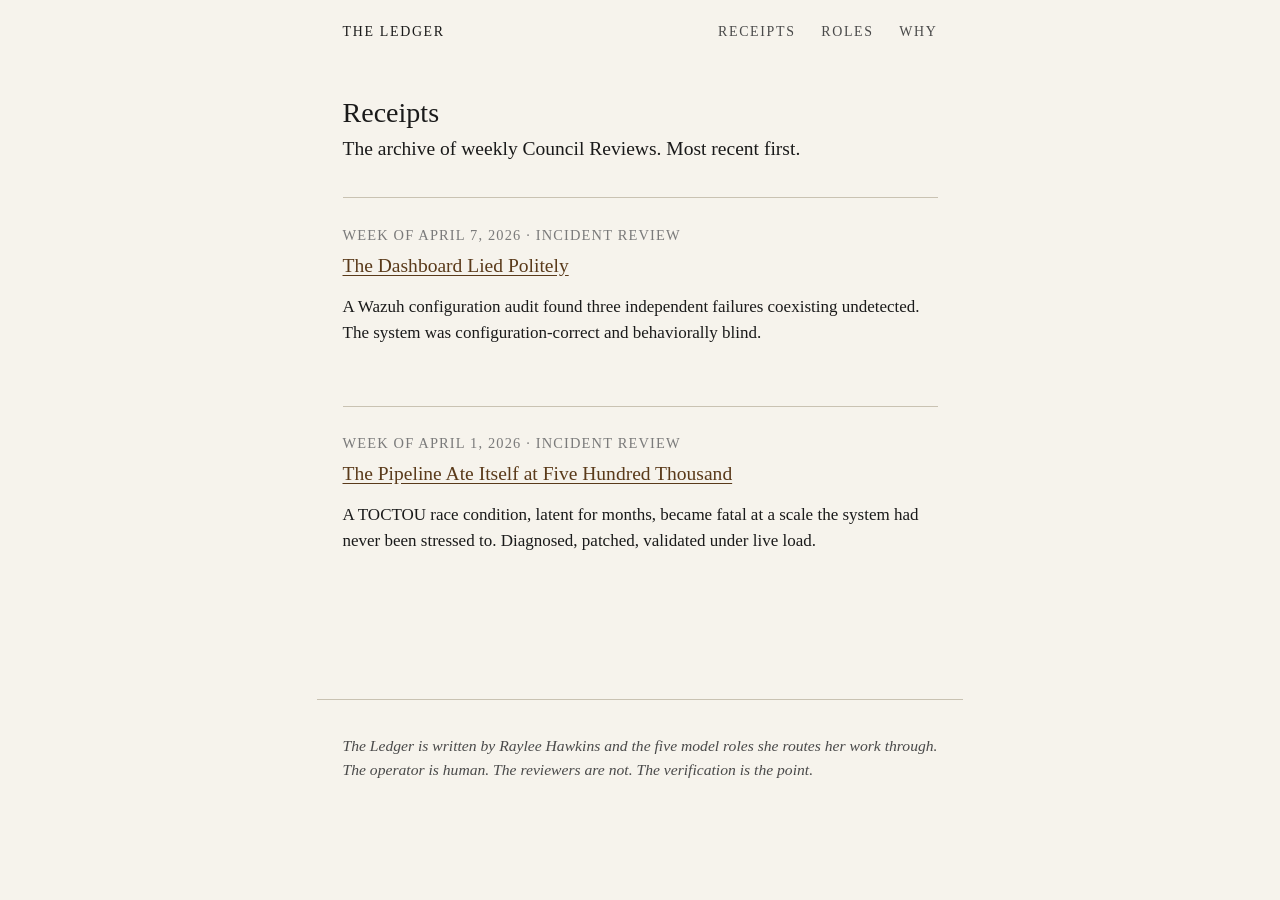
==== receipts.html @ e7611f41 "Initial site build: homepage, Roles, Why, Receipts index, two launch entries Static HTML, no framewo" ====
<!DOCTYPE html>
<html lang="en">
<head>
<meta charset="utf-8">
<meta name="viewport" content="width=device-width, initial-scale=1">
<title>Receipts &mdash; The Ledger</title>
<meta name="description" content="The archive of weekly Council Reviews published on The Ledger.">
<meta property="og:title" content="Receipts &mdash; The Ledger">
<meta property="og:description" content="The archive of weekly Council Reviews published on The Ledger.">
<meta property="og:type" content="website">
<meta property="og:url" content="https://rayleeops.com/receipts.html">
<link rel="stylesheet" href="/styles.css">
</head>
<body>
<nav class="site">
  <span class="brand"><a href="/" style="color:inherit;text-decoration:none;">The Ledger</a></span>
  <a href="/receipts.html">Receipts</a>
  <a href="/roles.html">Roles</a>
  <a href="/why.html">Why</a>
</nav>

<main class="wrap">
  <h1>Receipts</h1>
  <p class="lede">The archive of weekly Council Reviews. Most recent first.</p>

  <div class="entry-card">
    <p class="meta">Week of April 7, 2026 &middot; Incident Review</p>
    <h3><a href="/entries/2026-04-07-dashboard-lied-politely.html">The Dashboard Lied Politely</a></h3>
    <p>A Wazuh configuration audit found three independent failures coexisting undetected. The system was configuration-correct and behaviorally blind.</p>
  </div>

  <div class="entry-card">
    <p class="meta">Week of April 1, 2026 &middot; Incident Review</p>
    <h3><a href="/entries/2026-04-01-pipeline-ate-itself.html">The Pipeline Ate Itself at Five Hundred Thousand</a></h3>
    <p>A TOCTOU race condition, latent for months, became fatal at a scale the system had never been stressed to. Diagnosed, patched, validated under live load.</p>
  </div>
</main>

<footer class="site">
  <p>The Ledger is written by Raylee Hawkins and the five model roles she routes her work through. The operator is human. The reviewers are not. The verification is the point.</p>
</footer>
</body>
</html>
---- styles.css ----
:root {
  --ink: #1a1a1a;
  --ink-soft: #4a4a4a;
  --ink-faint: #7a7a7a;
  --paper: #f6f3ec;
  --paper-warm: #efeadf;
  --rule: #c9c2b2;
  --accent: #5a3a1a;
}

* { box-sizing: border-box; }

html { font-size: 17px; }

body {
  margin: 0;
  padding: 0;
  font-family: Georgia, "Iowan Old Style", "Palatino Linotype", serif;
  color: var(--ink);
  background: var(--paper);
  line-height: 1.55;
}

.wrap {
  max-width: 38rem;
  margin: 0 auto;
  padding: 3rem 1.5rem 5rem;
}

nav.site {
  max-width: 38rem;
  margin: 0 auto;
  padding: 1.25rem 1.5rem 0;
  display: flex;
  gap: 1.5rem;
  font-size: 0.82rem;
  letter-spacing: 0.12em;
  text-transform: uppercase;
  color: var(--ink-faint);
}

nav.site a {
  color: var(--ink-soft);
  text-decoration: none;
  border-bottom: 1px solid transparent;
}

nav.site a:hover { border-bottom-color: var(--ink-soft); }

nav.site .brand {
  margin-right: auto;
  color: var(--ink);
  font-weight: normal;
}

h1 {
  font-size: 1.65rem;
  font-weight: normal;
  margin: 0 0 0.25rem;
  line-height: 1.25;
}

h2 {
  font-size: 1.05rem;
  font-weight: normal;
  letter-spacing: 0.1em;
  text-transform: uppercase;
  color: var(--ink-soft);
  margin: 2.75rem 0 0.75rem;
  border-top: 1px solid var(--rule);
  padding-top: 1.25rem;
}

h3 {
  font-size: 0.85rem;
  font-weight: normal;
  letter-spacing: 0.14em;
  text-transform: uppercase;
  color: var(--ink-faint);
  margin: 2rem 0 0.5rem;
}

.status {
  font-style: italic;
  color: var(--ink-soft);
  margin: 0 0 2rem;
  font-size: 0.95rem;
}

.meta {
  color: var(--ink-faint);
  font-size: 0.85rem;
  letter-spacing: 0.08em;
  text-transform: uppercase;
  margin: 0 0 0.5rem;
}

p { margin: 0 0 1rem; }

a { color: var(--accent); text-decoration: underline; text-underline-offset: 0.15em; }

.lede {
  font-size: 1.15rem;
  line-height: 1.5;
  color: var(--ink);
  margin: 0 0 2rem;
}

.entry-card {
  border-top: 1px solid var(--rule);
  padding: 1.5rem 0 0.5rem;
  margin: 2rem 0;
}

.entry-card .meta { margin-bottom: 0.25rem; }

.entry-card h3 {
  font-size: 1.15rem;
  font-weight: normal;
  letter-spacing: 0;
  text-transform: none;
  color: var(--ink);
  margin: 0 0 0.75rem;
}

.entry-card a.read { font-size: 0.9rem; }

.role {
  margin: 2.5rem 0;
}

.role-label {
  font-size: 0.78rem;
  letter-spacing: 0.16em;
  text-transform: uppercase;
  color: var(--ink-faint);
  margin: 0 0 0.75rem;
}

.role-name {
  font-size: 1.1rem;
  letter-spacing: 0.02em;
  color: var(--ink);
  margin: 0 0 1rem;
  font-style: italic;
}

.standing {
  background: var(--paper-warm);
  border-left: 2px solid var(--accent);
  padding: 1rem 1.25rem;
  margin: 1.5rem 0;
}

.standing h3 {
  margin: 0 0 0.5rem;
  color: var(--accent);
  font-size: 0.78rem;
  letter-spacing: 0.16em;
}

.standing p:last-child { margin-bottom: 0; }

footer.site {
  max-width: 38rem;
  margin: 0 auto;
  padding: 2rem 1.5rem 3rem;
  border-top: 1px solid var(--rule);
  font-style: italic;
  color: var(--ink-soft);
  font-size: 0.92rem;
  line-height: 1.5;
}

@media (prefers-color-scheme: dark) {
  :root {
    --ink: #e8e4da;
    --ink-soft: #b8b2a4;
    --ink-faint: #827c6e;
    --paper: #1a1815;
    --paper-warm: #242017;
    --rule: #3a3428;
    --accent: #c9a06a;
  }
}
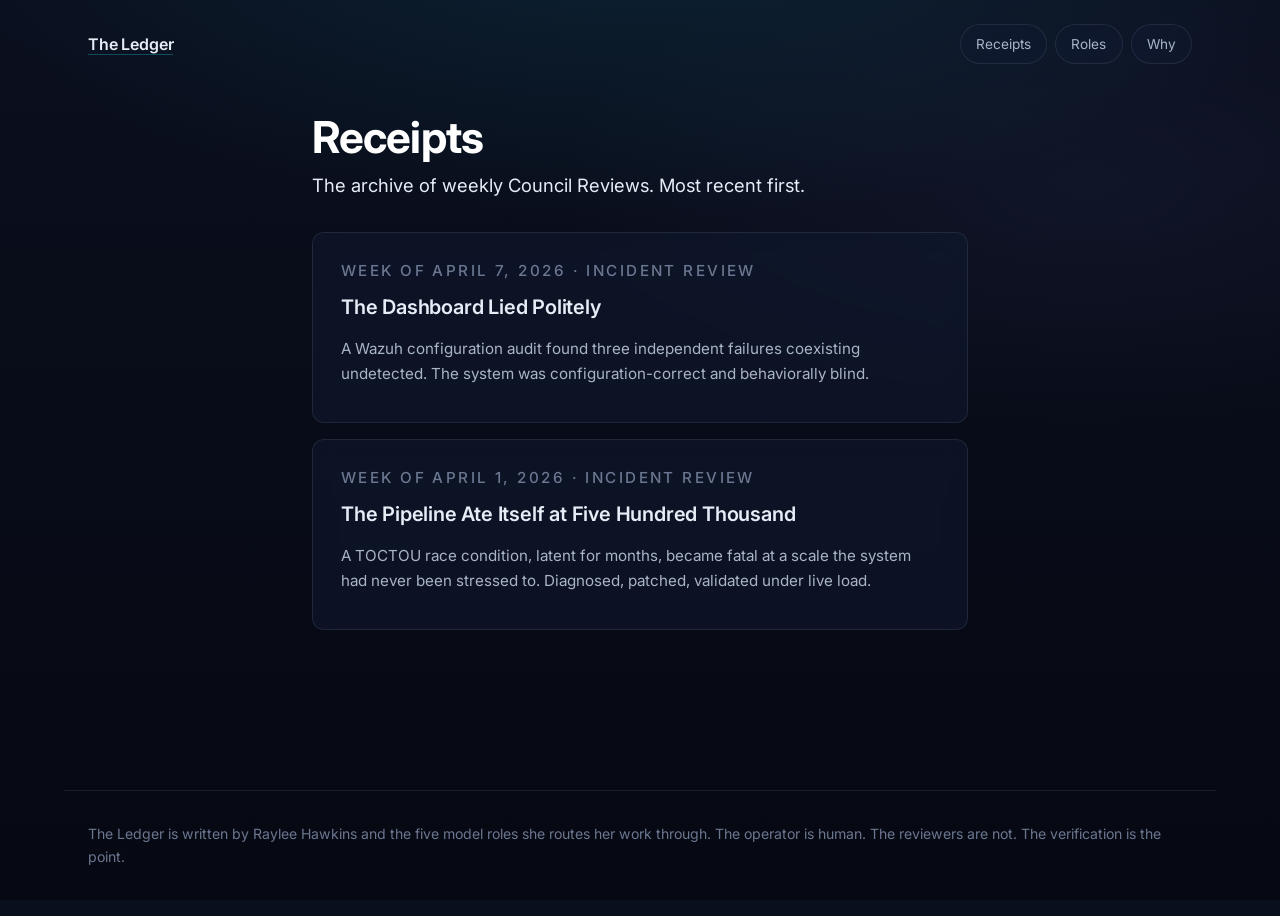
==== commit 6f79a2c5: "Redesign: match hawkinsops.com visual DNA, add role color system Dark navy palette with cyan accent " ====
--- a/receipts.html
+++ b/receipts.html
@@ -9,14 +9,17 @@
 <meta property="og:description" content="The archive of weekly Council Reviews published on The Ledger.">
 <meta property="og:type" content="website">
 <meta property="og:url" content="https://rayleeops.com/receipts.html">
+<link rel="preconnect" href="https://fonts.googleapis.com">
+<link rel="preconnect" href="https://fonts.gstatic.com" crossorigin>
+<link href="https://fonts.googleapis.com/css2?family=Inter:wght@400;500;600;700&family=JetBrains+Mono:wght@400;500&display=swap" rel="stylesheet">
 <link rel="stylesheet" href="/styles.css">
 </head>
 <body>
 <nav class="site">
-  <span class="brand"><a href="/" style="color:inherit;text-decoration:none;">The Ledger</a></span>
-  <a href="/receipts.html">Receipts</a>
-  <a href="/roles.html">Roles</a>
-  <a href="/why.html">Why</a>
+  <span class="brand"><a href="/">The Ledger</a></span>
+  <a class="pill" href="/receipts.html">Receipts</a>
+  <a class="pill" href="/roles.html">Roles</a>
+  <a class="pill" href="/why.html">Why</a>
 </nav>
 
 <main class="wrap">
--- a/styles.css
+++ b/styles.css
@@ -1,185 +1,345 @@
 :root {
-  --ink: #1a1a1a;
-  --ink-soft: #4a4a4a;
-  --ink-faint: #7a7a7a;
-  --paper: #f6f3ec;
-  --paper-warm: #efeadf;
-  --rule: #c9c2b2;
-  --accent: #5a3a1a;
+  --bg: #0a0f1e;
+  --bg-deep: #060912;
+  --panel: rgba(18, 26, 48, 0.55);
+  --panel-strong: rgba(22, 32, 58, 0.75);
+  --border: rgba(148, 163, 184, 0.14);
+  --border-strong: rgba(148, 163, 184, 0.28);
+  --ink: #e6edf7;
+  --ink-soft: #a9b4c8;
+  --ink-faint: #6b7690;
+  --accent: #22d3ee;
+  --accent-soft: rgba(34, 211, 238, 0.18);
+
+  --role-gemini: #22d3ee;
+  --role-codex: #f59e0b;
+  --role-code: #818cf8;
+  --role-gpt: #f87171;
+  --role-web: #34d399;
 }
 
 * { box-sizing: border-box; }
 
-html { font-size: 17px; }
+html {
+  font-size: 16px;
+  scroll-behavior: smooth;
+}
 
 body {
   margin: 0;
   padding: 0;
-  font-family: Georgia, "Iowan Old Style", "Palatino Linotype", serif;
-  color: var(--ink);
-  background: var(--paper);
-  line-height: 1.55;
-}
-
+  font-family: "Inter", ui-sans-serif, system-ui, -apple-system, "Segoe UI", Roboto, sans-serif;
+  color: var(--ink);
+  background: var(--bg);
+  line-height: 1.65;
+  -webkit-font-smoothing: antialiased;
+  min-height: 100vh;
+  background-image:
+    radial-gradient(ellipse 80% 50% at 50% -10%, rgba(34, 211, 238, 0.10), transparent 70%),
+    radial-gradient(ellipse 60% 40% at 85% 20%, rgba(129, 140, 248, 0.06), transparent 70%),
+    linear-gradient(180deg, var(--bg) 0%, var(--bg-deep) 100%);
+  background-attachment: fixed;
+}
+
+/* ===== NAV ===== */
+nav.site {
+  max-width: 72rem;
+  margin: 0 auto;
+  padding: 1.5rem 1.5rem 0;
+  display: flex;
+  align-items: center;
+  gap: 0.5rem;
+  font-size: 0.85rem;
+}
+
+nav.site .brand {
+  margin-right: auto;
+  font-weight: 600;
+  letter-spacing: -0.01em;
+  color: var(--ink);
+  font-size: 1rem;
+}
+
+nav.site .brand a { color: inherit; text-decoration: none; }
+
+nav.site a.pill {
+  color: var(--ink-soft);
+  text-decoration: none;
+  padding: 0.5rem 0.95rem;
+  border-radius: 999px;
+  border: 1px solid var(--border);
+  background: var(--panel);
+  backdrop-filter: blur(8px);
+  -webkit-backdrop-filter: blur(8px);
+  transition: color 0.15s, border-color 0.15s, background 0.15s;
+}
+
+nav.site a.pill:hover {
+  color: var(--accent);
+  border-color: var(--accent-soft);
+  background: var(--panel-strong);
+}
+
+/* ===== LAYOUT ===== */
 .wrap {
-  max-width: 38rem;
+  max-width: 44rem;
   margin: 0 auto;
   padding: 3rem 1.5rem 5rem;
 }
 
-nav.site {
-  max-width: 38rem;
-  margin: 0 auto;
-  padding: 1.25rem 1.5rem 0;
-  display: flex;
-  gap: 1.5rem;
-  font-size: 0.82rem;
-  letter-spacing: 0.12em;
-  text-transform: uppercase;
-  color: var(--ink-faint);
-}
-
-nav.site a {
-  color: var(--ink-soft);
-  text-decoration: none;
-  border-bottom: 1px solid transparent;
-}
-
-nav.site a:hover { border-bottom-color: var(--ink-soft); }
-
-nav.site .brand {
-  margin-right: auto;
-  color: var(--ink);
-  font-weight: normal;
-}
-
+.wrap.wide { max-width: 56rem; }
+
+/* ===== TYPE ===== */
 h1 {
-  font-size: 1.65rem;
-  font-weight: normal;
-  margin: 0 0 0.25rem;
-  line-height: 1.25;
+  font-size: clamp(2rem, 4.5vw, 2.75rem);
+  font-weight: 700;
+  letter-spacing: -0.02em;
+  line-height: 1.15;
+  margin: 0 0 0.5rem;
+  color: #fff;
 }
 
 h2 {
-  font-size: 1.05rem;
-  font-weight: normal;
-  letter-spacing: 0.1em;
-  text-transform: uppercase;
-  color: var(--ink-soft);
-  margin: 2.75rem 0 0.75rem;
-  border-top: 1px solid var(--rule);
-  padding-top: 1.25rem;
+  font-size: 0.78rem;
+  font-weight: 600;
+  letter-spacing: 0.18em;
+  text-transform: uppercase;
+  color: var(--ink-faint);
+  margin: 3rem 0 1rem;
+  padding-top: 1.5rem;
+  border-top: 1px solid var(--border);
 }
 
 h3 {
-  font-size: 0.85rem;
-  font-weight: normal;
-  letter-spacing: 0.14em;
-  text-transform: uppercase;
-  color: var(--ink-faint);
-  margin: 2rem 0 0.5rem;
-}
-
-.status {
-  font-style: italic;
-  color: var(--ink-soft);
-  margin: 0 0 2rem;
-  font-size: 0.95rem;
-}
-
-.meta {
-  color: var(--ink-faint);
-  font-size: 0.85rem;
-  letter-spacing: 0.08em;
-  text-transform: uppercase;
-  margin: 0 0 0.5rem;
-}
-
-p { margin: 0 0 1rem; }
-
-a { color: var(--accent); text-decoration: underline; text-underline-offset: 0.15em; }
+  font-size: 1.25rem;
+  font-weight: 600;
+  letter-spacing: -0.01em;
+  margin: 0 0 0.75rem;
+  color: var(--ink);
+}
+
+p { margin: 0 0 1.15rem; color: var(--ink-soft); }
 
 .lede {
   font-size: 1.15rem;
-  line-height: 1.5;
+  line-height: 1.55;
   color: var(--ink);
   margin: 0 0 2rem;
-}
-
-.entry-card {
-  border-top: 1px solid var(--rule);
-  padding: 1.5rem 0 0.5rem;
-  margin: 2rem 0;
-}
-
-.entry-card .meta { margin-bottom: 0.25rem; }
-
-.entry-card h3 {
-  font-size: 1.15rem;
-  font-weight: normal;
-  letter-spacing: 0;
-  text-transform: none;
-  color: var(--ink);
+  max-width: 38rem;
+}
+
+.meta {
+  display: inline-block;
+  color: var(--ink-faint);
+  font-size: 0.72rem;
+  letter-spacing: 0.16em;
+  text-transform: uppercase;
+  font-weight: 500;
   margin: 0 0 0.75rem;
 }
 
-.entry-card a.read { font-size: 0.9rem; }
-
+.status {
+  font-size: 0.95rem;
+  color: var(--ink-faint);
+  margin: 0 0 2.5rem;
+  font-style: italic;
+}
+
+a { color: var(--accent); text-decoration: none; border-bottom: 1px solid rgba(34, 211, 238, 0.3); }
+a:hover { border-bottom-color: var(--accent); }
+
+code {
+  font-family: "JetBrains Mono", ui-monospace, SFMono-Regular, Menlo, Consolas, monospace;
+  font-size: 0.88em;
+  background: rgba(34, 211, 238, 0.08);
+  color: var(--accent);
+  padding: 0.1em 0.35em;
+  border-radius: 4px;
+  border: 1px solid rgba(34, 211, 238, 0.12);
+}
+
+/* ===== PIPELINE STRIP (entry pages) ===== */
+.pipeline {
+  display: grid;
+  grid-template-columns: repeat(5, 1fr);
+  gap: 0.5rem;
+  margin: 2rem 0 3rem;
+  font-size: 0.7rem;
+}
+
+.pipeline .stage {
+  padding: 0.6rem 0.6rem 0.7rem;
+  border-radius: 8px;
+  background: var(--panel);
+  border: 1px solid var(--border);
+  backdrop-filter: blur(8px);
+  -webkit-backdrop-filter: blur(8px);
+  text-align: center;
+  border-top: 2px solid var(--stage-color, var(--ink-faint));
+}
+
+.pipeline .stage .num {
+  display: block;
+  font-size: 0.65rem;
+  font-weight: 600;
+  letter-spacing: 0.2em;
+  color: var(--stage-color);
+  margin-bottom: 0.25rem;
+}
+
+.pipeline .stage .label {
+  font-weight: 600;
+  letter-spacing: 0.1em;
+  text-transform: uppercase;
+  color: var(--ink);
+  font-size: 0.7rem;
+  display: block;
+  line-height: 1.3;
+}
+
+.pipeline .stage .role {
+  font-size: 0.68rem;
+  color: var(--ink-faint);
+  display: block;
+  margin-top: 0.25rem;
+  letter-spacing: 0.02em;
+  font-style: italic;
+}
+
+.stage-1 { --stage-color: var(--role-gemini); }
+.stage-2 { --stage-color: var(--role-codex); }
+.stage-3 { --stage-color: var(--role-code); }
+.stage-4 { --stage-color: var(--role-gpt); }
+.stage-5 { --stage-color: var(--role-web); }
+
+/* ===== ROLE PANELS ===== */
 .role {
-  margin: 2.5rem 0;
-}
+  background: var(--panel);
+  border: 1px solid var(--border);
+  border-left: 3px solid var(--role-color, var(--accent));
+  border-radius: 10px;
+  padding: 1.75rem 1.75rem 0.75rem;
+  margin: 1.5rem 0;
+  backdrop-filter: blur(10px);
+  -webkit-backdrop-filter: blur(10px);
+  box-shadow: 0 1px 2px rgba(0, 0, 0, 0.3);
+}
+
+.role-gemini { --role-color: var(--role-gemini); }
+.role-codex  { --role-color: var(--role-codex); }
+.role-code   { --role-color: var(--role-code); }
+.role-gpt    { --role-color: var(--role-gpt); }
+.role-web    { --role-color: var(--role-web); }
 
 .role-label {
-  font-size: 0.78rem;
-  letter-spacing: 0.16em;
-  text-transform: uppercase;
-  color: var(--ink-faint);
-  margin: 0 0 0.75rem;
+  display: inline-block;
+  font-size: 0.68rem;
+  font-weight: 600;
+  letter-spacing: 0.18em;
+  text-transform: uppercase;
+  color: var(--role-color);
+  margin: 0 0 0.25rem;
+  padding: 0.25rem 0.6rem;
+  border-radius: 999px;
+  background: color-mix(in srgb, var(--role-color) 12%, transparent);
+  border: 1px solid color-mix(in srgb, var(--role-color) 25%, transparent);
 }
 
 .role-name {
-  font-size: 1.1rem;
-  letter-spacing: 0.02em;
-  color: var(--ink);
-  margin: 0 0 1rem;
-  font-style: italic;
-}
-
+  font-size: 0.9rem;
+  letter-spacing: 0.01em;
+  color: var(--ink);
+  margin: 0.75rem 0 1rem;
+  font-weight: 600;
+}
+
+.role p { color: var(--ink-soft); }
+
+/* ===== STANDING SECTIONS ===== */
 .standing {
-  background: var(--paper-warm);
-  border-left: 2px solid var(--accent);
-  padding: 1rem 1.25rem;
-  margin: 1.5rem 0;
+  background: var(--panel-strong);
+  border: 1px solid var(--border-strong);
+  border-left: 3px solid var(--accent);
+  border-radius: 10px;
+  padding: 1.25rem 1.5rem;
+  margin: 1.25rem 0;
+  backdrop-filter: blur(10px);
+  -webkit-backdrop-filter: blur(10px);
 }
 
 .standing h3 {
   margin: 0 0 0.5rem;
+  font-size: 0.72rem;
+  letter-spacing: 0.22em;
+  text-transform: uppercase;
   color: var(--accent);
-  font-size: 0.78rem;
-  letter-spacing: 0.16em;
-}
-
-.standing p:last-child { margin-bottom: 0; }
-
+  font-weight: 600;
+}
+
+.standing p {
+  margin: 0;
+  color: var(--ink);
+  font-size: 0.98rem;
+}
+
+.standing + .standing { margin-top: 0.75rem; }
+
+/* ===== ENTRY CARDS (homepage / receipts) ===== */
+.entry-card {
+  display: block;
+  background: var(--panel);
+  border: 1px solid var(--border);
+  border-radius: 12px;
+  padding: 1.5rem 1.75rem;
+  margin: 1rem 0;
+  backdrop-filter: blur(10px);
+  -webkit-backdrop-filter: blur(10px);
+  transition: border-color 0.15s, transform 0.15s;
+  text-decoration: none;
+  color: inherit;
+}
+
+a.entry-card { border-bottom: none; }
+
+.entry-card:hover {
+  border-color: var(--accent-soft);
+  transform: translateY(-1px);
+}
+
+.entry-card .meta { margin-bottom: 0.5rem; color: var(--ink-faint); }
+.entry-card h3 { color: var(--ink); margin-bottom: 0.75rem; }
+.entry-card h3 a { color: var(--ink); border-bottom: none; }
+.entry-card h3 a:hover { color: var(--accent); }
+.entry-card p { margin-bottom: 0.75rem; color: var(--ink-soft); font-size: 0.95rem; }
+.entry-card .read {
+  display: inline-block;
+  color: var(--accent);
+  font-size: 0.85rem;
+  font-weight: 500;
+  border-bottom: none;
+  padding-top: 0.25rem;
+}
+
+/* ===== FOOTER ===== */
 footer.site {
-  max-width: 38rem;
-  margin: 0 auto;
+  max-width: 72rem;
+  margin: 4rem auto 0;
   padding: 2rem 1.5rem 3rem;
-  border-top: 1px solid var(--rule);
-  font-style: italic;
-  color: var(--ink-soft);
-  font-size: 0.92rem;
-  line-height: 1.5;
-}
-
-@media (prefers-color-scheme: dark) {
-  :root {
-    --ink: #e8e4da;
-    --ink-soft: #b8b2a4;
-    --ink-faint: #827c6e;
-    --paper: #1a1815;
-    --paper-warm: #242017;
-    --rule: #3a3428;
-    --accent: #c9a06a;
-  }
-}
+  border-top: 1px solid var(--border);
+  color: var(--ink-faint);
+  font-size: 0.88rem;
+  line-height: 1.6;
+}
+
+footer.site p { margin: 0; color: var(--ink-faint); }
+
+/* ===== RESPONSIVE ===== */
+@media (max-width: 640px) {
+  .pipeline { grid-template-columns: repeat(5, 1fr); gap: 0.25rem; }
+  .pipeline .stage { padding: 0.5rem 0.25rem; }
+  .pipeline .stage .label { font-size: 0.6rem; }
+  .pipeline .stage .role { display: none; }
+  .role { padding: 1.25rem 1.25rem 0.25rem; }
+  nav.site { flex-wrap: wrap; gap: 0.4rem; }
+  nav.site .brand { width: 100%; margin-bottom: 0.5rem; }
+}
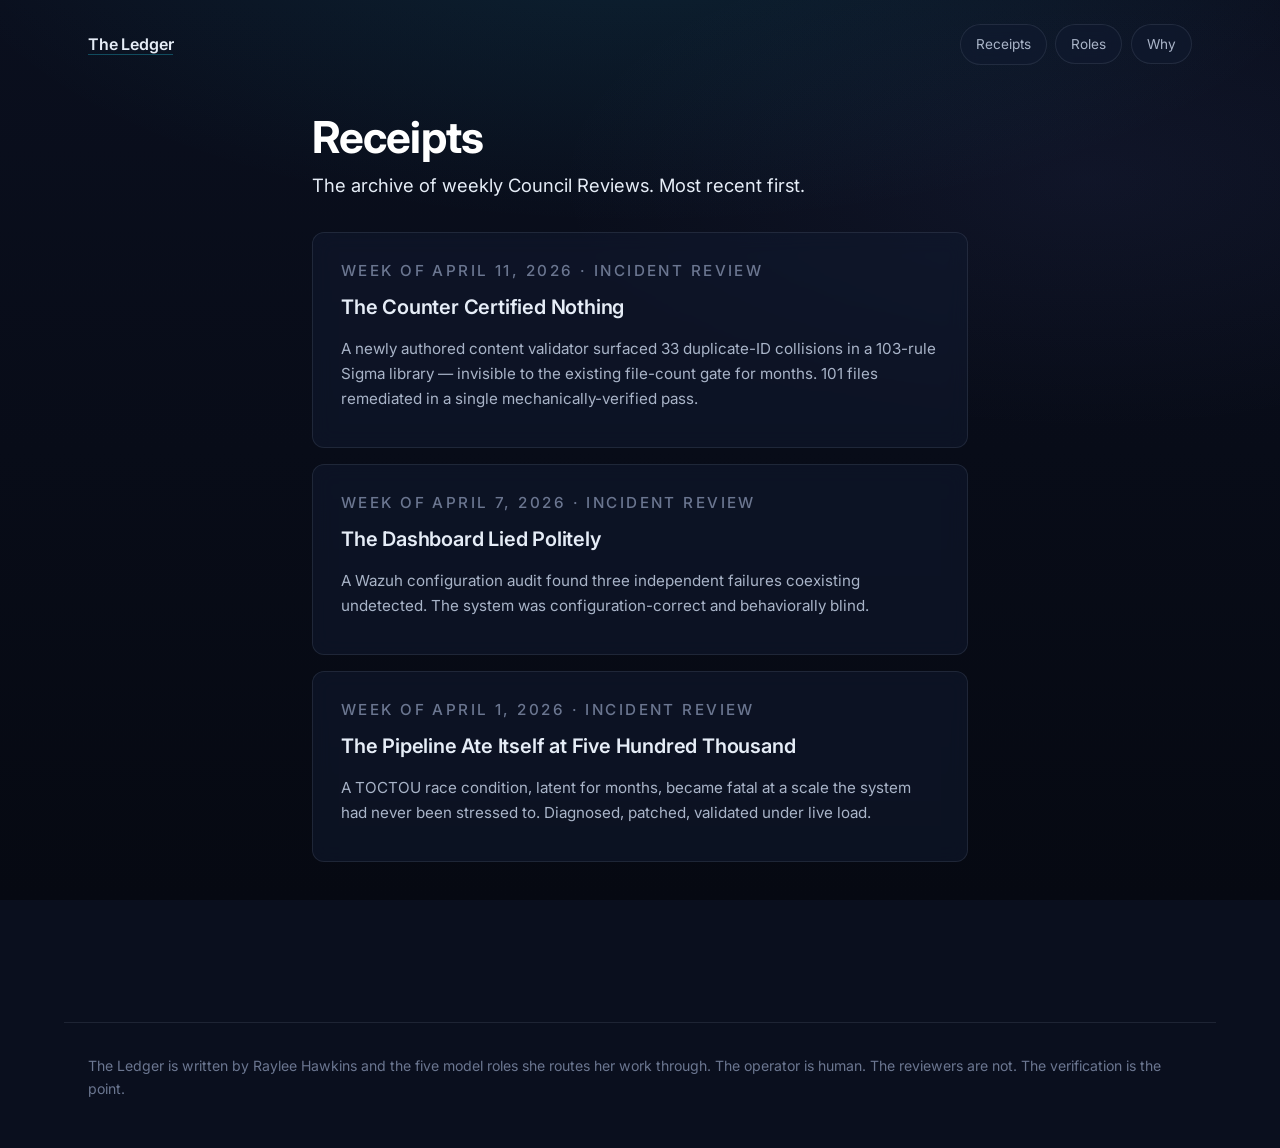
==== commit 063b0960: "Add Entry 01: The Counter Certified Nothing; bridge index to hawkinsops.com New Council Review on th" ====
--- a/receipts.html
+++ b/receipts.html
@@ -27,6 +27,12 @@
   <p class="lede">The archive of weekly Council Reviews. Most recent first.</p>
 
   <div class="entry-card">
+    <p class="meta">Week of April 11, 2026 &middot; Incident Review</p>
+    <h3><a href="/entries/2026-04-11-counter-certified-nothing.html">The Counter Certified Nothing</a></h3>
+    <p>A newly authored content validator surfaced 33 duplicate-ID collisions in a 103-rule Sigma library &mdash; invisible to the existing file-count gate for months. 101 files remediated in a single mechanically-verified pass.</p>
+  </div>
+
+  <div class="entry-card">
     <p class="meta">Week of April 7, 2026 &middot; Incident Review</p>
     <h3><a href="/entries/2026-04-07-dashboard-lied-politely.html">The Dashboard Lied Politely</a></h3>
     <p>A Wazuh configuration audit found three independent failures coexisting undetected. The system was configuration-correct and behaviorally blind.</p>
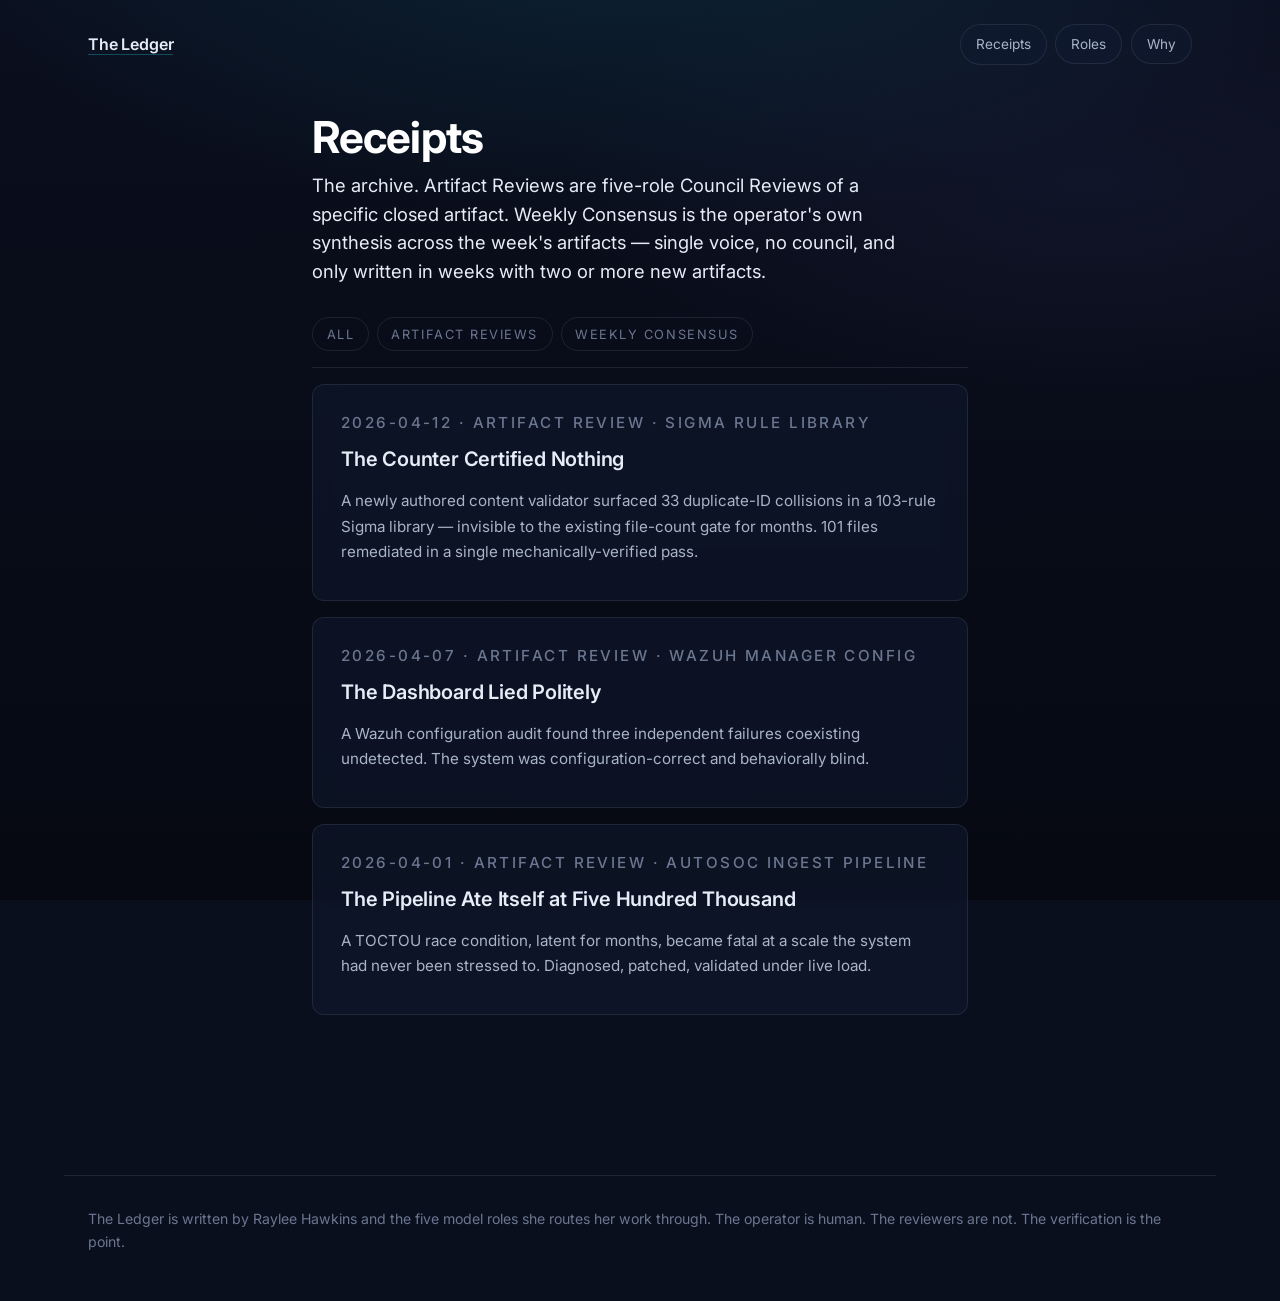
==== commit 470936d3: "Retag entries artifact-first; split Receipts into Artifact Review / Weekly Consensus; scaffold Conse" ====
--- a/receipts.html
+++ b/receipts.html
@@ -4,9 +4,9 @@
 <meta charset="utf-8">
 <meta name="viewport" content="width=device-width, initial-scale=1">
 <title>Receipts &mdash; The Ledger</title>
-<meta name="description" content="The archive of weekly Council Reviews published on The Ledger.">
+<meta name="description" content="The archive of Artifact Reviews and Weekly Consensus entries published on The Ledger.">
 <meta property="og:title" content="Receipts &mdash; The Ledger">
-<meta property="og:description" content="The archive of weekly Council Reviews published on The Ledger.">
+<meta property="og:description" content="The archive of Artifact Reviews and Weekly Consensus entries published on The Ledger.">
 <meta property="og:type" content="website">
 <meta property="og:url" content="https://rayleeops.com/receipts.html">
 <link rel="preconnect" href="https://fonts.googleapis.com">
@@ -24,24 +24,36 @@
 
 <main class="wrap">
   <h1>Receipts</h1>
-  <p class="lede">The archive of weekly Council Reviews. Most recent first.</p>
+  <p class="lede">The archive. Artifact Reviews are five-role Council Reviews of a specific closed artifact. Weekly Consensus is the operator's own synthesis across the week's artifacts &mdash; single voice, no council, and only written in weeks with two or more new artifacts.</p>
 
-  <div class="entry-card">
-    <p class="meta">Week of April 11, 2026 &middot; Incident Review</p>
-    <h3><a href="/entries/2026-04-11-counter-certified-nothing.html">The Counter Certified Nothing</a></h3>
-    <p>A newly authored content validator surfaced 33 duplicate-ID collisions in a 103-rule Sigma library &mdash; invisible to the existing file-count gate for months. 101 files remediated in a single mechanically-verified pass.</p>
-  </div>
+  <div id="all"></div>
+  <div id="artifact"></div>
+  <div id="consensus"></div>
 
-  <div class="entry-card">
-    <p class="meta">Week of April 7, 2026 &middot; Incident Review</p>
-    <h3><a href="/entries/2026-04-07-dashboard-lied-politely.html">The Dashboard Lied Politely</a></h3>
-    <p>A Wazuh configuration audit found three independent failures coexisting undetected. The system was configuration-correct and behaviorally blind.</p>
-  </div>
+  <nav class="ledger-filter">
+    <a href="#all">All</a>
+    <a href="#artifact">Artifact Reviews</a>
+    <a href="#consensus">Weekly Consensus</a>
+  </nav>
 
-  <div class="entry-card">
-    <p class="meta">Week of April 1, 2026 &middot; Incident Review</p>
-    <h3><a href="/entries/2026-04-01-pipeline-ate-itself.html">The Pipeline Ate Itself at Five Hundred Thousand</a></h3>
-    <p>A TOCTOU race condition, latent for months, became fatal at a scale the system had never been stressed to. Diagnosed, patched, validated under live load.</p>
+  <div class="archive">
+    <div class="entry-card type-artifact">
+      <p class="meta">2026-04-12 &middot; Artifact Review &middot; Sigma rule library</p>
+      <h3><a href="/entries/2026-04-11-counter-certified-nothing.html">The Counter Certified Nothing</a></h3>
+      <p>A newly authored content validator surfaced 33 duplicate-ID collisions in a 103-rule Sigma library &mdash; invisible to the existing file-count gate for months. 101 files remediated in a single mechanically-verified pass.</p>
+    </div>
+
+    <div class="entry-card type-artifact">
+      <p class="meta">2026-04-07 &middot; Artifact Review &middot; Wazuh manager config</p>
+      <h3><a href="/entries/2026-04-07-dashboard-lied-politely.html">The Dashboard Lied Politely</a></h3>
+      <p>A Wazuh configuration audit found three independent failures coexisting undetected. The system was configuration-correct and behaviorally blind.</p>
+    </div>
+
+    <div class="entry-card type-artifact">
+      <p class="meta">2026-04-01 &middot; Artifact Review &middot; AutoSOC ingest pipeline</p>
+      <h3><a href="/entries/2026-04-01-pipeline-ate-itself.html">The Pipeline Ate Itself at Five Hundred Thousand</a></h3>
+      <p>A TOCTOU race condition, latent for months, became fatal at a scale the system had never been stressed to. Diagnosed, patched, validated under live load.</p>
+    </div>
   </div>
 </main>
 
--- a/styles.css
+++ b/styles.css
@@ -320,6 +320,31 @@
   padding-top: 0.25rem;
 }
 
+/* ===== RECEIPTS FILTER (CSS-only, :target-based) ===== */
+.ledger-filter {
+  display: flex;
+  gap: 0.5rem;
+  flex-wrap: wrap;
+  margin: 2rem 0 1rem;
+  padding-bottom: 1rem;
+  border-bottom: 1px solid var(--border);
+}
+.ledger-filter a {
+  font-size: 0.8rem;
+  letter-spacing: 0.12em;
+  text-transform: uppercase;
+  color: var(--ink-faint);
+  border: 1px solid var(--border);
+  border-radius: 999px;
+  padding: 0.35rem 0.85rem;
+  text-decoration: none;
+  border-bottom: 1px solid var(--border);
+}
+.ledger-filter a:hover { color: var(--accent); border-color: var(--accent-soft); }
+
+#artifact:target ~ .archive .type-consensus,
+#consensus:target ~ .archive .type-artifact { display: none; }
+
 /* ===== FOOTER ===== */
 footer.site {
   max-width: 72rem;
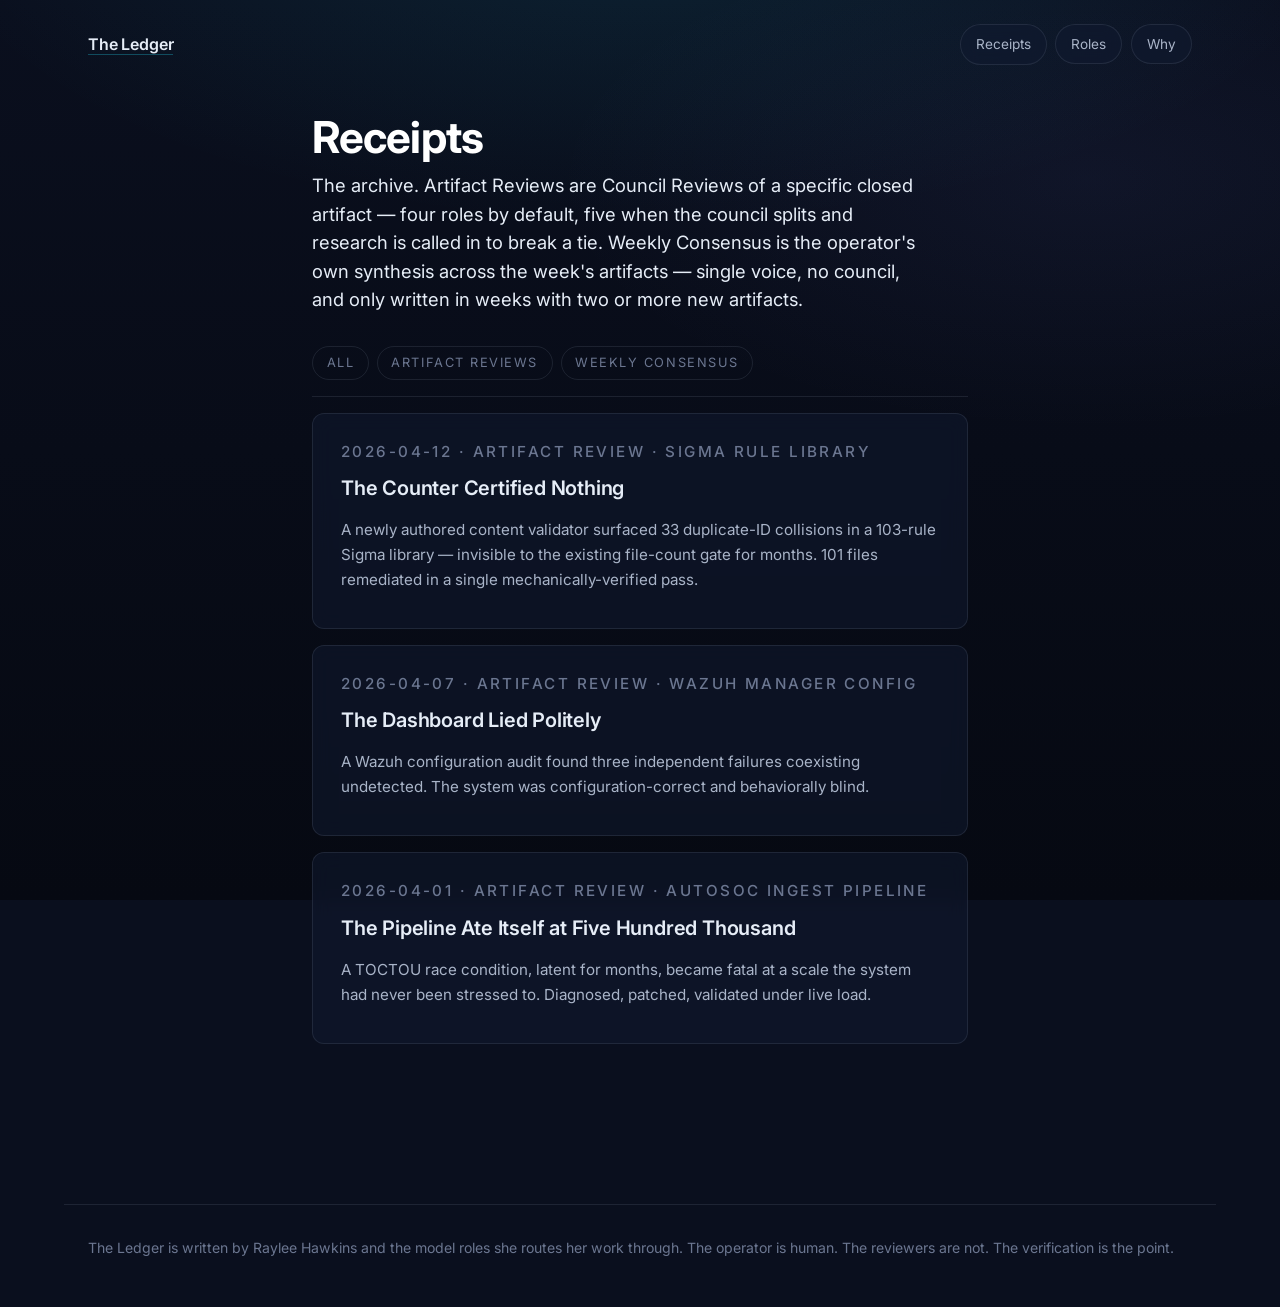
==== commit 92562d72: "Demote Gemini to reserved tiebreaker role; core council is now four Matches actual workflow: Gemini " ====
--- a/receipts.html
+++ b/receipts.html
@@ -24,7 +24,7 @@
 
 <main class="wrap">
   <h1>Receipts</h1>
-  <p class="lede">The archive. Artifact Reviews are five-role Council Reviews of a specific closed artifact. Weekly Consensus is the operator's own synthesis across the week's artifacts &mdash; single voice, no council, and only written in weeks with two or more new artifacts.</p>
+  <p class="lede">The archive. Artifact Reviews are Council Reviews of a specific closed artifact &mdash; four roles by default, five when the council splits and research is called in to break a tie. Weekly Consensus is the operator's own synthesis across the week's artifacts &mdash; single voice, no council, and only written in weeks with two or more new artifacts.</p>
 
   <div id="all"></div>
   <div id="artifact"></div>
@@ -58,7 +58,7 @@
 </main>
 
 <footer class="site">
-  <p>The Ledger is written by Raylee Hawkins and the five model roles she routes her work through. The operator is human. The reviewers are not. The verification is the point.</p>
+  <p>The Ledger is written by Raylee Hawkins and the model roles she routes her work through. The operator is human. The reviewers are not. The verification is the point.</p>
 </footer>
 </body>
 </html>
--- a/styles.css
+++ b/styles.css
@@ -206,11 +206,11 @@
   font-style: italic;
 }
 
-.stage-1 { --stage-color: var(--role-gemini); }
-.stage-2 { --stage-color: var(--role-codex); }
-.stage-3 { --stage-color: var(--role-code); }
-.stage-4 { --stage-color: var(--role-gpt); }
-.stage-5 { --stage-color: var(--role-web); }
+.stage-1 { --stage-color: var(--role-codex); }
+.stage-2 { --stage-color: var(--role-code); }
+.stage-3 { --stage-color: var(--role-gpt); }
+.stage-4 { --stage-color: var(--role-web); }
+.stage-5 { --stage-color: var(--role-gemini); } /* dormant — used only when Gemini tiebreaks a split */
 
 /* ===== ROLE PANELS ===== */
 .role {
@@ -320,6 +320,107 @@
   padding-top: 0.25rem;
 }
 
+/* ===== VERIFICATION FORM (ChatGPT role texture) ===== */
+.verification-form {
+  border: 1px solid var(--border-strong);
+  background: rgba(0, 0, 0, 0.18);
+  margin: 1.25rem 0 0.5rem;
+  font-size: 0.9rem;
+}
+.vf-header,
+.vf-row {
+  display: grid;
+  grid-template-columns: 1.4fr 120px 2fr;
+  gap: 1rem;
+  padding: 0.85rem 1rem;
+  align-items: start;
+}
+.vf-header {
+  font-size: 0.68rem;
+  letter-spacing: 0.18em;
+  text-transform: uppercase;
+  color: var(--ink-faint);
+  border-bottom: 1px solid var(--border);
+  background: rgba(0, 0, 0, 0.15);
+  padding-top: 0.65rem;
+  padding-bottom: 0.65rem;
+}
+.vf-row { border-bottom: 1px dashed var(--border); }
+.vf-row:last-child { border-bottom: none; }
+.vf-claim { color: var(--ink); font-weight: 500; }
+.vf-evidence { color: var(--ink-soft); font-size: 0.87rem; line-height: 1.55; }
+.vf-stamp {
+  display: inline-block;
+  font-family: "JetBrains Mono", ui-monospace, monospace;
+  font-size: 0.68rem;
+  font-weight: 700;
+  letter-spacing: 0.18em;
+  padding: 0.3rem 0.55rem;
+  border: 2px solid currentColor;
+  border-radius: 2px;
+  transform: rotate(-2.5deg);
+  white-space: nowrap;
+}
+.vf-stamp.approved  { color: #34d399; }
+.vf-stamp.denied    { color: #f87171; transform: rotate(1.5deg); }
+.vf-stamp.narrowed  { color: #f59e0b; transform: rotate(-1deg); }
+.vf-stamp.footnoted { color: #818cf8; transform: rotate(2deg); }
+.vf-lede {
+  font-style: italic;
+  color: var(--ink-soft);
+  margin-bottom: 0.5rem;
+}
+@media (max-width: 640px) {
+  .vf-header { display: none; }
+  .vf-row {
+    grid-template-columns: 1fr;
+    gap: 0.5rem;
+    padding: 1rem;
+  }
+  .vf-row::before {
+    content: "Claim";
+    font-size: 0.62rem;
+    letter-spacing: 0.2em;
+    text-transform: uppercase;
+    color: var(--ink-faint);
+  }
+}
+
+/* ===== WITHDRAWN TEXT (Claude Web role texture) ===== */
+.withdrawn {
+  text-decoration: line-through;
+  text-decoration-color: rgba(148, 163, 184, 0.45);
+  text-decoration-thickness: 1px;
+  color: var(--ink-faint);
+}
+.withdrawn::after {
+  content: " (withdrawn)";
+  font-style: italic;
+  font-size: 0.82em;
+  color: var(--ink-faint);
+  text-decoration: none;
+  letter-spacing: 0.02em;
+}
+
+/* ===== ENTRY FIGURE (bespoke per-entry SVG) ===== */
+.entry-figure {
+  margin: 1.75rem 0;
+  padding: 1.25rem 1rem;
+  background: rgba(0, 0, 0, 0.18);
+  border: 1px solid var(--border);
+  border-radius: 8px;
+  overflow-x: auto;
+}
+.entry-figure svg { display: block; width: 100%; height: auto; max-width: 720px; margin: 0 auto; }
+.entry-figure figcaption {
+  margin-top: 0.9rem;
+  font-size: 0.78rem;
+  color: var(--ink-faint);
+  font-style: italic;
+  text-align: center;
+  letter-spacing: 0.02em;
+}
+
 /* ===== RECEIPTS FILTER (CSS-only, :target-based) ===== */
 .ledger-filter {
   display: flex;
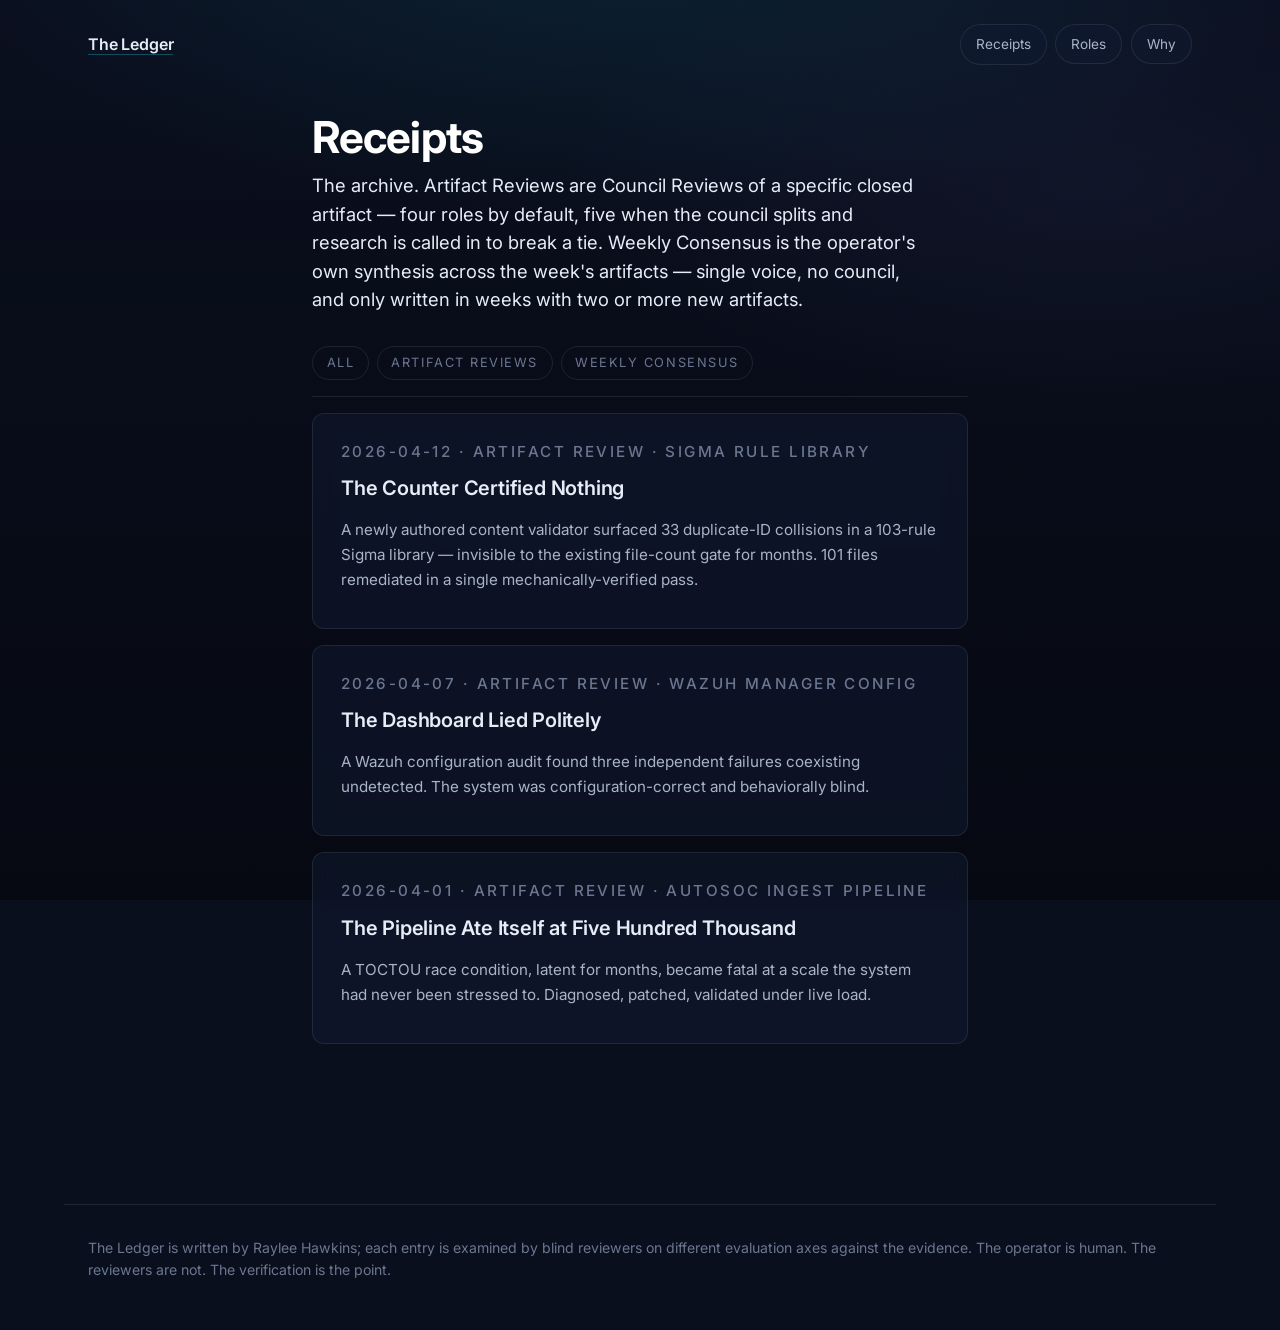
==== commit f9be198c: "homepage and footer: align framing with installed pairing model" ====
--- a/receipts.html
+++ b/receipts.html
@@ -58,7 +58,7 @@
 </main>
 
 <footer class="site">
-  <p>The Ledger is written by Raylee Hawkins and the model roles she routes her work through. The operator is human. The reviewers are not. The verification is the point.</p>
+  <p>The Ledger is written by Raylee Hawkins; each entry is examined by blind reviewers on different evaluation axes against the evidence. The operator is human. The reviewers are not. The verification is the point.</p>
 </footer>
 </body>
 </html>
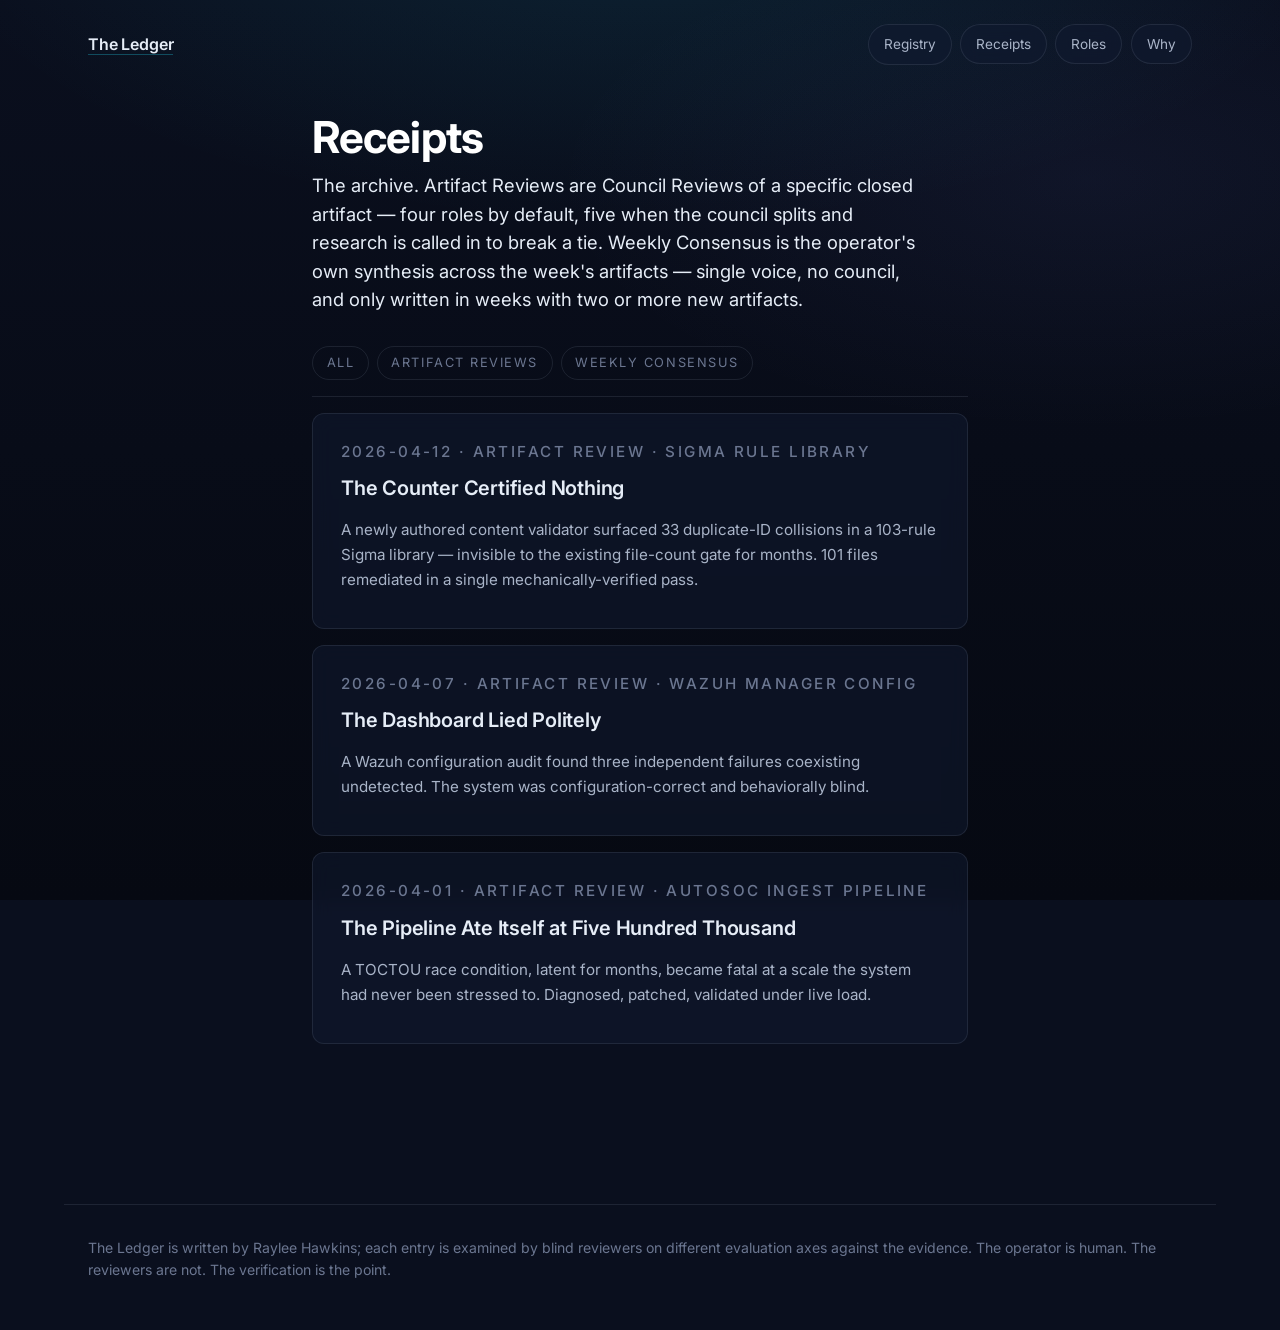
==== commit 05985215: "registry: add coverage map of HawkinsOps closed claims and Ledger review state; add Registry to site" ====
--- a/receipts.html
+++ b/receipts.html
@@ -17,6 +17,7 @@
 <body>
 <nav class="site">
   <span class="brand"><a href="/">The Ledger</a></span>
+  <a class="pill" href="/registry.html">Registry</a>
   <a class="pill" href="/receipts.html">Receipts</a>
   <a class="pill" href="/roles.html">Roles</a>
   <a class="pill" href="/why.html">Why</a>
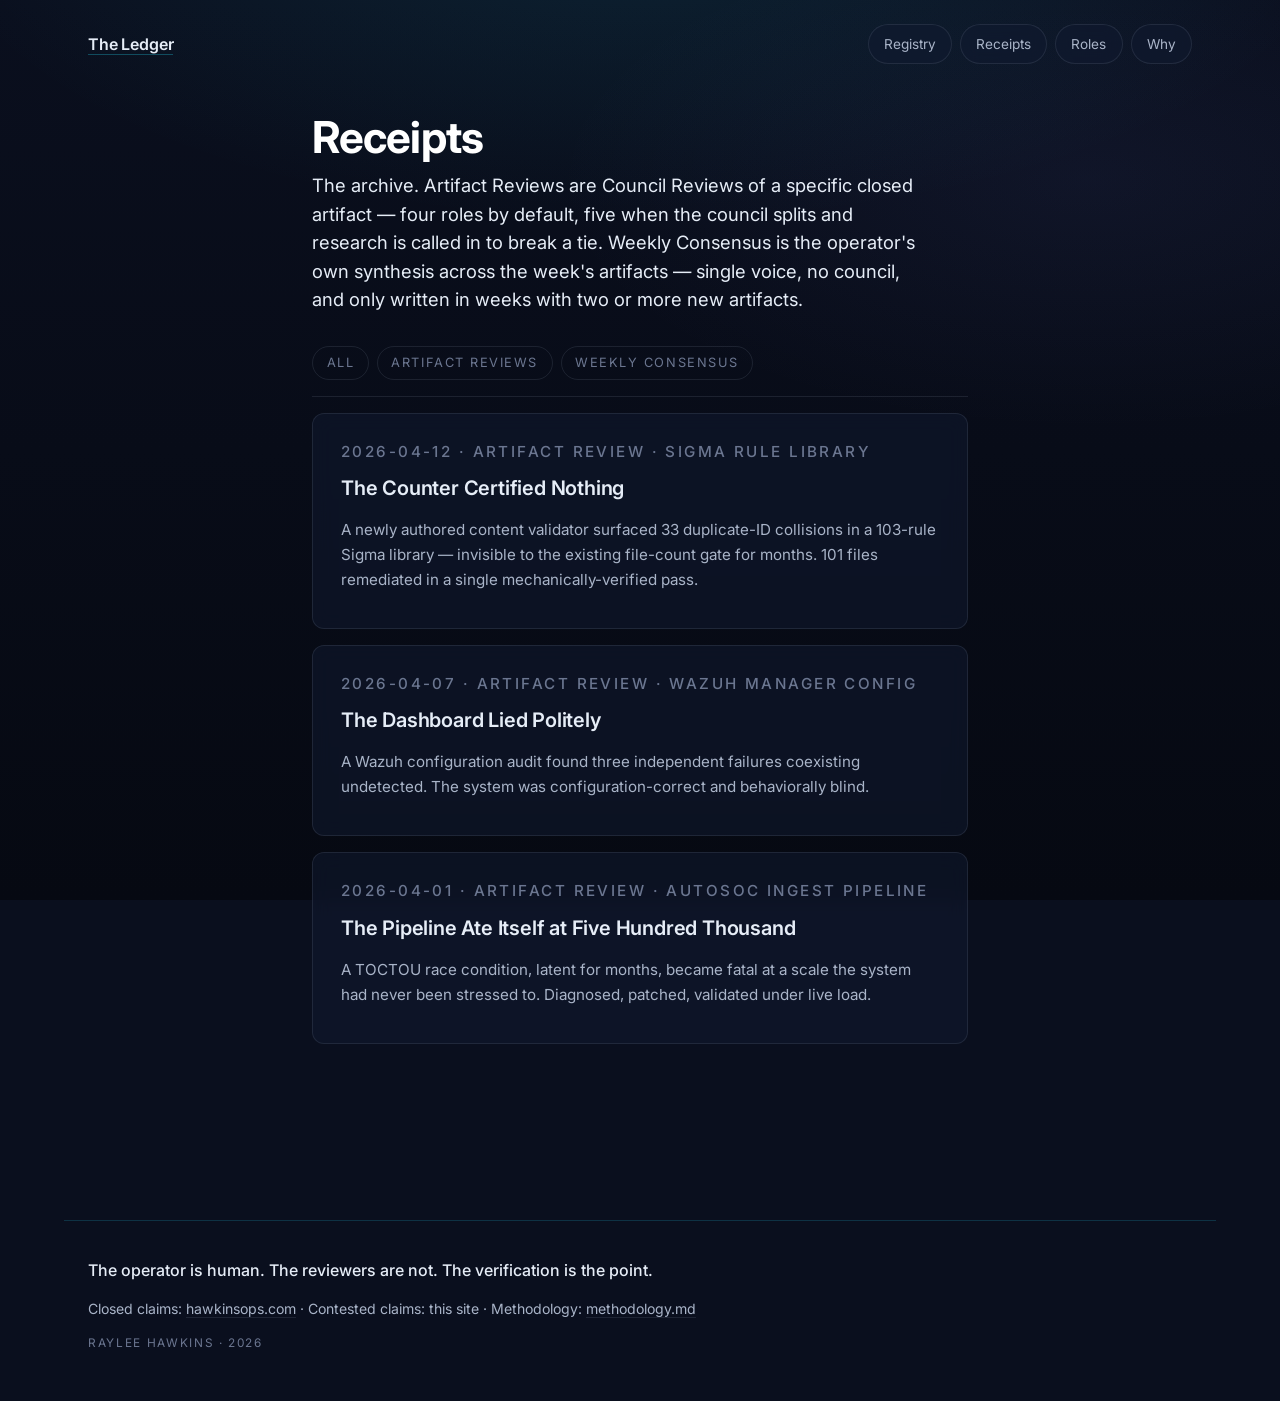
==== commit 63af8217: "design system: registry adopts shared components; footer upgraded to trust-stamp site-wide" ====
--- a/receipts.html
+++ b/receipts.html
@@ -59,7 +59,9 @@
 </main>
 
 <footer class="site">
-  <p>The Ledger is written by Raylee Hawkins; each entry is examined by blind reviewers on different evaluation axes against the evidence. The operator is human. The reviewers are not. The verification is the point.</p>
+  <p class="discipline">The operator is human. The reviewers are not. The verification is the point.</p>
+  <p class="surfaces">Closed claims: <a href="https://hawkinsops.com">hawkinsops.com</a> &middot; Contested claims: this site &middot; Methodology: <a href="https://github.com/raylee-hawkins/rayleeops/blob/main/methodology.md">methodology.md</a></p>
+  <p class="meta-line">Raylee Hawkins &middot; 2026</p>
 </footer>
 </body>
 </html>
--- a/styles.css
+++ b/styles.css
@@ -319,6 +319,13 @@
   border-bottom: none;
   padding-top: 0.25rem;
 }
+
+/* ===== ENTRY CARD — STATE VARIANTS (registry) ===== */
+.entry-card.state-resolved   { border-left: 3px solid var(--role-web);      --role-color: var(--role-web); }
+.entry-card.state-queued     { border-left: 3px solid var(--role-codex);    --role-color: var(--role-codex); }
+.entry-card.state-open       { border-left: 3px solid var(--role-gemini);   --role-color: var(--role-gemini); }
+.entry-card.state-unreviewed { border-left: 3px solid var(--border-strong); --role-color: var(--ink-faint); }
+.entry-card.state-system     { border-left: 3px solid var(--role-code);     --role-color: var(--role-code); }
 
 /* ===== VERIFICATION FORM (ChatGPT role texture) ===== */
 .verification-form {
@@ -446,18 +453,47 @@
 #artifact:target ~ .archive .type-consensus,
 #consensus:target ~ .archive .type-artifact { display: none; }
 
-/* ===== FOOTER ===== */
+/* ===== FOOTER — TRUST STAMP ===== */
 footer.site {
   max-width: 72rem;
-  margin: 4rem auto 0;
-  padding: 2rem 1.5rem 3rem;
-  border-top: 1px solid var(--border);
-  color: var(--ink-faint);
+  margin: 5rem auto 0;
+  padding: 2.25rem 1.5rem 3rem;
+  border-top: 1px solid var(--accent-soft);
+  color: var(--ink-soft);
+  font-size: 0.95rem;
+  line-height: 1.7;
+}
+
+footer.site .discipline {
+  color: var(--ink);
+  font-size: 1rem;
+  font-weight: 500;
+  margin: 0 0 0.85rem;
+}
+
+footer.site .surfaces {
+  color: var(--ink-soft);
   font-size: 0.88rem;
-  line-height: 1.6;
-}
-
-footer.site p { margin: 0; color: var(--ink-faint); }
+  margin: 0 0 0.7rem;
+}
+
+footer.site .surfaces a {
+  color: var(--ink-soft);
+  border-bottom-color: var(--border);
+}
+
+footer.site .surfaces a:hover {
+  color: var(--accent);
+  border-bottom-color: var(--accent);
+}
+
+footer.site .meta-line {
+  color: var(--ink-faint);
+  font-size: 0.74rem;
+  letter-spacing: 0.14em;
+  text-transform: uppercase;
+  margin: 0;
+}
 
 /* ===== RESPONSIVE ===== */
 @media (max-width: 640px) {
